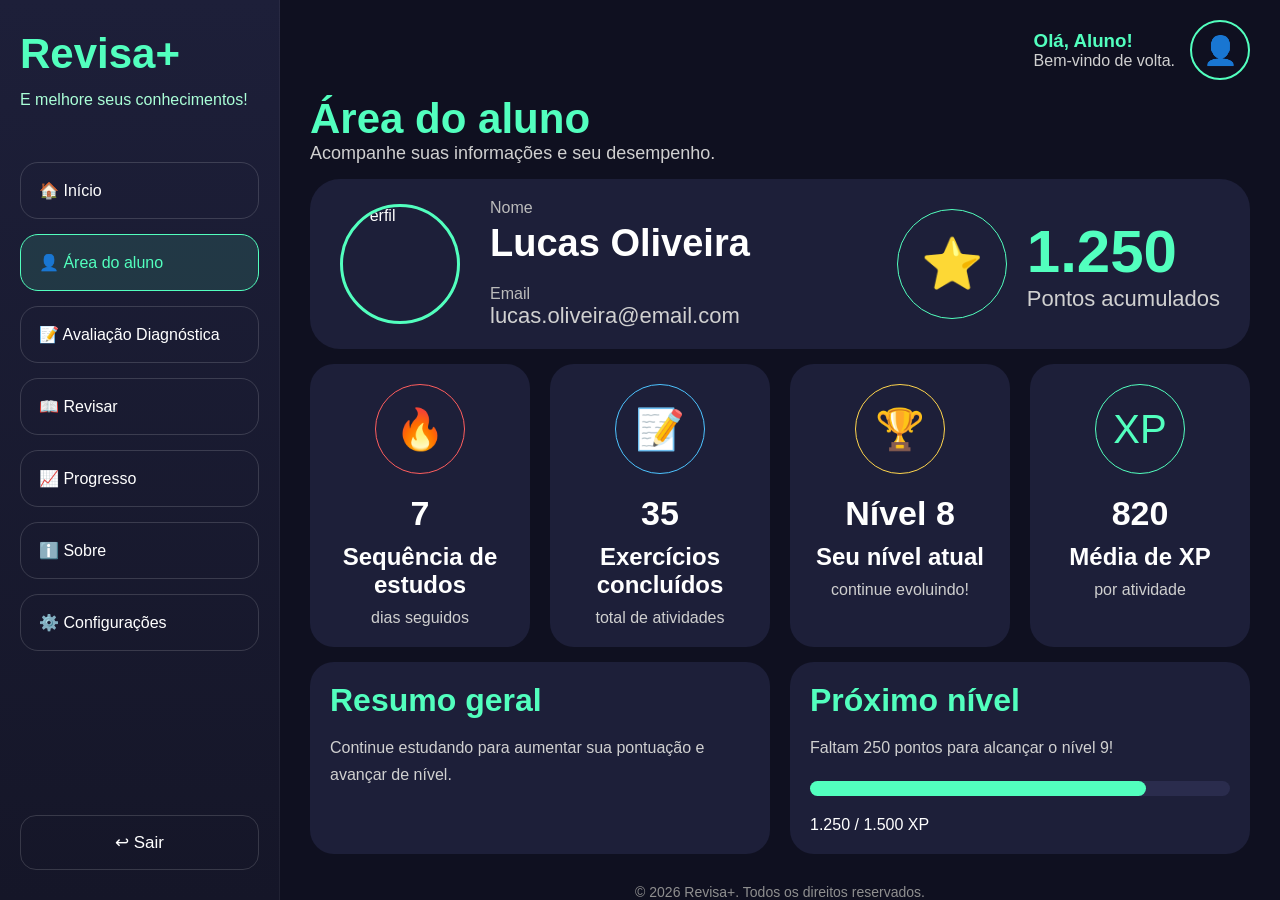
==== TelaAreaDoAluno.html @ 977535ce "Finalização da Página de Login / Página de Menu Principal / Página de Área do Aluno | Funcionamento " ====
<!DOCTYPE html>
<html lang="pt-br">
<head>
  <meta charset="UTF-8">
  <meta name="viewport" content="width=device-width, initial-scale=1.0">
  <title>Área do Aluno</title>

  <link rel="preconnect" href="https://fonts.googleapis.com">
  <link rel="preconnect" href="https://fonts.gstatic.com" crossorigin>

  <link rel="stylesheet" href="styleAreaDoAluno.css">

</head>

<body>

<div class="container">

  <!-- SIDEBAR -->

  <aside class="sidebar">

    <div>

      <div class="logo">
        <h1>Revisa+</h1>
        <p>E melhore seus conhecimentos!</p>
      </div>

      <nav class="menu">

        <ul>

          <li>🏠 Início</li>

          <li class="active">👤 Área do aluno</li>

          <li>📝 Avaliação Diagnóstica</li>

          <li>📖 Revisar</li>

          <li>📈 Progresso</li>

          <li>ℹ️ Sobre</li>

          <li>⚙️ Configurações</li>

        </ul>

      </nav>

    </div>

    <button class="logout">
      ↩ Sair
    </button>

  </aside>

  <!-- CONTENT -->

  <main class="content">

    <header class="topbar">

      <div></div>

      <div class="user-top">

        <div>
          <h3>Olá, Aluno!</h3>
          <p>Bem-vindo de volta.</p>
        </div>

        <div class="avatar-top">
          👤
        </div>

      </div>

    </header>

    <!-- TITLE -->

    <section class="title-section">

      <h2>Área do aluno</h2>

      <p>
        Acompanhe suas informações e seu desempenho.
      </p>

    </section>

    <!-- PROFILE -->

    <section class="profile-card">

      <div class="profile-left">

        <img src="https://i.pravatar.cc/180" alt="Perfil">

        <div class="profile-info">

          <span>Nome</span>

          <h3>Lucas Oliveira</h3>

          <span>Email</span>

          <p>lucas.oliveira@email.com</p>

        </div>

      </div>

      <div class="profile-right">

        <div class="points-icon">
          ⭐
        </div>

        <div>
          <h2>1.250</h2>
          <p>Pontos acumulados</p>
        </div>

      </div>

    </section>

    <!-- STATS -->

    <section class="stats-grid">

      <div class="stat-card">

        <div class="stat-icon fire">
          🔥
        </div>

        <h2>7</h2>

        <h3>Sequência de estudos</h3>

        <p>dias seguidos</p>

      </div>

      <div class="stat-card">

        <div class="stat-icon blue">
          📝
        </div>

        <h2>35</h2>

        <h3>Exercícios concluídos</h3>

        <p>total de atividades</p>

      </div>

      <div class="stat-card">

        <div class="stat-icon yellow">
          🏆
        </div>

        <h2>Nível 8</h2>

        <h3>Seu nível atual</h3>

        <p>continue evoluindo!</p>

      </div>

      <div class="stat-card">

        <div class="stat-icon green">
          XP
        </div>

        <h2>820</h2>

        <h3>Média de XP</h3>

        <p>por atividade</p>

      </div>

    </section>

    <!-- BOTTOM -->

    <section class="bottom-grid">

      <div class="bottom-card">

        <h3>Resumo geral</h3>

        <p>
          Continue estudando para aumentar sua pontuação
          e avançar de nível.
        </p>

      </div>

      <div class="bottom-card">

        <h3>Próximo nível</h3>

        <p>
          Faltam 250 pontos para alcançar o nível 9!
        </p>

        <div class="progress-bar">
          <div class="progress"></div>
        </div>

        <span>1.250 / 1.500 XP</span>

      </div>

    </section>

    <footer>
      © 2026 Revisa+. Todos os direitos reservados.
    </footer>

  </main>

</div>

</body>
</html>
---- styleAreaDoAluno.css ----
*{
        margin:0;
        padding:0;
        box-sizing:border-box;
    }

    body{
        font-family:'Poppins', sans-serif;
        background:#0f1020;
        color:white;
        overflow:hidden;
    }

    .container{
        display:flex;
        width:100vw;
        height:100vh;
    }

    /* SIDEBAR */

    .sidebar{
        width:280px;
        background:linear-gradient(
            180deg,
            #1d1f39,
            #151628
        );

        padding:30px 20px;

        display:flex;
        flex-direction:column;
        justify-content:space-between;

        border-right:1px solid rgba(255,255,255,0.05);
    }

    .logo h1{
        color:#52ffbe;
        font-size:42px;
        margin-bottom:10px;
    }

    .logo p{
        color:#aaffd7;
        line-height:1.5;
    }

    /* MENU */

    .menu{
        margin-top:50px;
    }

    .menu ul{
        list-style:none;
    }

    .menu li{
        padding:18px;
        margin-bottom:15px;

        border-radius:18px;

        border:1px solid rgba(255,255,255,0.15);

        cursor:pointer;

        transition:0.3s;
    }

    .menu li:hover{
        background:#52ffbe;
        color:#111;

        border-color:#52ffbe;

        transform:translateX(5px);

        box-shadow:0 0 15px rgba(82,255,190,0.35);
    }

    .active{
        background:rgba(82,255,190,0.12);
        border-color:#52ffbe !important;
        color:#52ffbe;
    }

    /* BOTÃO */

    .logout{
        height:55px;

        border:none;

        border-radius:16px;

        background:transparent;

        border:1px solid rgba(255,255,255,0.15);

        color:white;

        font-size:17px;

        cursor:pointer;

        transition:0.3s;
    }

    .logout:hover{
        background:#52ffbe;
        color:#111;
    }

    /* CONTENT */

    .content{
    flex:1;

    padding:20px 30px;

    display:flex;
    flex-direction:column;

    gap:15px;

    overflow:hidden;
    }

    .topbar{
        display:flex;
        justify-content:space-between;
    }

    .user-top{
        display:flex;
        align-items:center;
        gap:15px;
    }

    .user-top h3{
      color:#52ffbe;
    }

    .user-top p{
      color:#d0d0d0;
    }

    .avatar-top{
      width:60px;
      height:60px;

      border-radius:50%;

      border:2px solid #52ffbe;

      display:flex;
      justify-content:center;
      align-items:center;

      color:#52ffbe;

      font-size:28px;
    }

    /* TITLE */

    .title-section h2{
    color:#52ffbe;
    font-size:42px;
    }

    .title-section p{
    font-size:18px;
    color:#d0d0d0;
    }

    /* PROFILE */

    .profile-card{
    background:#1d1f39;

    border-radius:30px;

    padding:20px 30px;

    display:flex;
    justify-content:space-between;
    align-items:center;
    }

    .profile-left{
        display:flex;
        align-items:center;
        gap:30px;
    }

    .profile-left img{
      width:120px;
      height:120px;

      border-radius:50%;

      border:3px solid #52ffbe;

      object-fit:cover;
    }

    .profile-info span{
        color:#bbbbbb;
    }

    .profile-info h3{
      font-size:38px;
      margin:5px 0 20px;
    }

    .profile-info p{
        font-size:22px;
        color:#d0d0d0;
    }

    .profile-right{
        display:flex;
        align-items:center;
        gap:20px;
    }

    .points-icon{
        width:110px;
        height:110px;

        border-radius:50%;

        border:1px solid #52ffbe;

        display:flex;
        justify-content:center;
        align-items:center;

        font-size:50px;

        color:#52ffbe;
    }

    .profile-right h2{
        font-size:60px;
        color:#52ffbe;
    }

    .profile-right p{
        color:#d0d0d0;
        font-size:22px;
    }

    /* STATS */

    .stats-grid{
        display:grid;
        grid-template-columns:repeat(4,1fr);
        gap:20px;
    }

    .stat-card{
      background:#1d1f39;

      border-radius:24px;

      padding:20px;

      text-align:center;
    }

    .stat-icon{
        width:90px;
        height:90px;

        margin:0 auto 20px;

        border-radius:50%;

        display:flex;
        justify-content:center;
        align-items:center;

        font-size:40px;
    }

    .fire{
        border:1px solid #ff5e5e;
        color:#ff5e5e;
    }

    .blue{
        border:1px solid #4dc3ff;
        color:#4dc3ff;
    }

    .yellow{
        border:1px solid #ffd54d;
        color:#ffd54d;
    }

    .green{
        border:1px solid #52ffbe;
        color:#52ffbe;
    }

    .stat-card h2{
        font-size:34px;
    }

    .stat-card h3{
        font-size:24px;
        margin:10px 0;
    }

    .stat-card p{
        color:#cfcfcf;
    }

    /* BOTTOM */

    .bottom-grid{
        display:grid;
        grid-template-columns:1fr 1fr;
        gap:20px;
    }

    .bottom-card{
      background:#1d1f39;

      border-radius:24px;

      padding:20px;
    }

    .bottom-card h3{
        color:#52ffbe;
        font-size:32px;
        margin-bottom:15px;
    }

    .bottom-card p{
        color:#d0d0d0;
        line-height:1.7;
    }

    .progress-bar{
        width:100%;
        height:15px;

        background:#2a2c4d;

        border-radius:20px;

        margin:20px 0;
    }

    .progress{
        width:80%;
        height:100%;

        background:#52ffbe;

        border-radius:20px;
    }

    footer{
        text-align:center;
        color:#8f8f8f;
    }

    .bottom-grid{
    margin-bottom:10px;
    }

    footer{
      margin-top:auto;
      padding-top:5px;
      font-size:14px;
    }
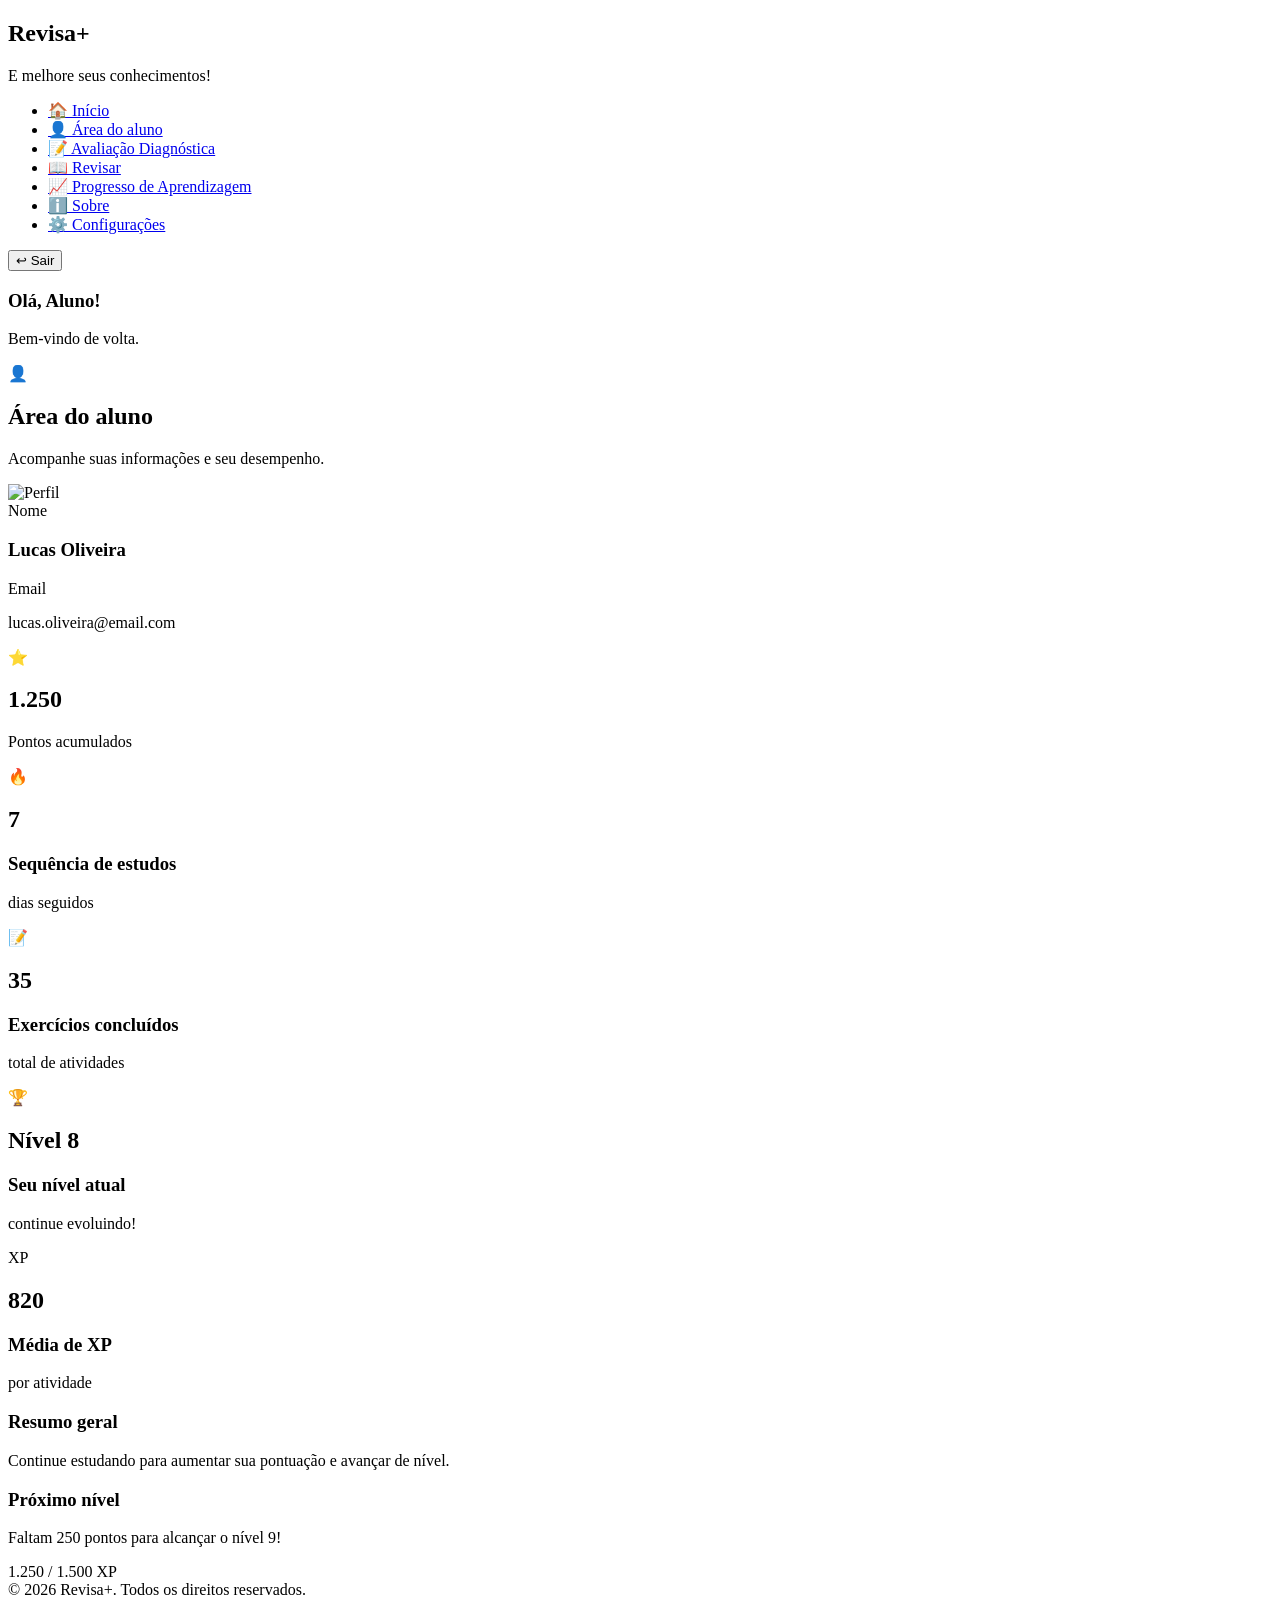
==== commit d826e797: "Criação das telas de Sobre | Configurações | Atualização da AvaliaçãoDiagnóstica | Sistema de Login " ====
--- a/TelaAreaDoAluno.html
+++ b/TelaAreaDoAluno.html
@@ -8,7 +8,7 @@
   <link rel="preconnect" href="https://fonts.googleapis.com">
   <link rel="preconnect" href="https://fonts.gstatic.com" crossorigin>
 
-  <link rel="stylesheet" href="styleAreaDoAluno.css">
+  <link rel="stylesheet" href="styleMenu.css">
 
 </head>
 
@@ -31,19 +31,19 @@
 
         <ul>
 
-          <li>🏠 Início</li>
-
-          <li class="active">👤 Área do aluno</li>
-
-          <li>📝 Avaliação Diagnóstica</li>
-
-          <li>📖 Revisar</li>
-
-          <li>📈 Progresso</li>
-
-          <li>ℹ️ Sobre</li>
-
-          <li>⚙️ Configurações</li>
+          <li><a href="telamenu.html">🏠 Início</a></li>
+
+          <li class="active"><a href="TelaAreaDoAluno.html">👤 Área do aluno</a></li>
+
+          <li><a href="TelaAvaliaçãoDiagnóstica.html">📝 Avaliação Diagnóstica</a></li>
+
+          <li><a href="#">📖 Revisar</a></li>
+
+          <li><a href="#">📈 Progresso de Aprendizagem</a></li>
+
+          <li><a href="TelaSobre.html">ℹ️ Sobre</a></li>
+
+          <li><a href="TelaConfiguracoes.html">⚙️ Configurações</a></li>
 
         </ul>
 
@@ -51,7 +51,7 @@
 
     </div>
 
-    <button class="logout">
+    <button class="logout" onclick="location.href='telalogin.html'">
       ↩ Sair
     </button>
 
@@ -65,14 +65,14 @@
 
       <div></div>
 
-      <div class="user-top">
+      <div class="user">
 
         <div>
           <h3>Olá, Aluno!</h3>
           <p>Bem-vindo de volta.</p>
         </div>
 
-        <div class="avatar-top">
+        <div class="avatar">
           👤
         </div>
 
@@ -82,7 +82,7 @@
 
     <!-- TITLE -->
 
-    <section class="title-section">
+    <section class="welcome">
 
       <h2>Área do aluno</h2>
 
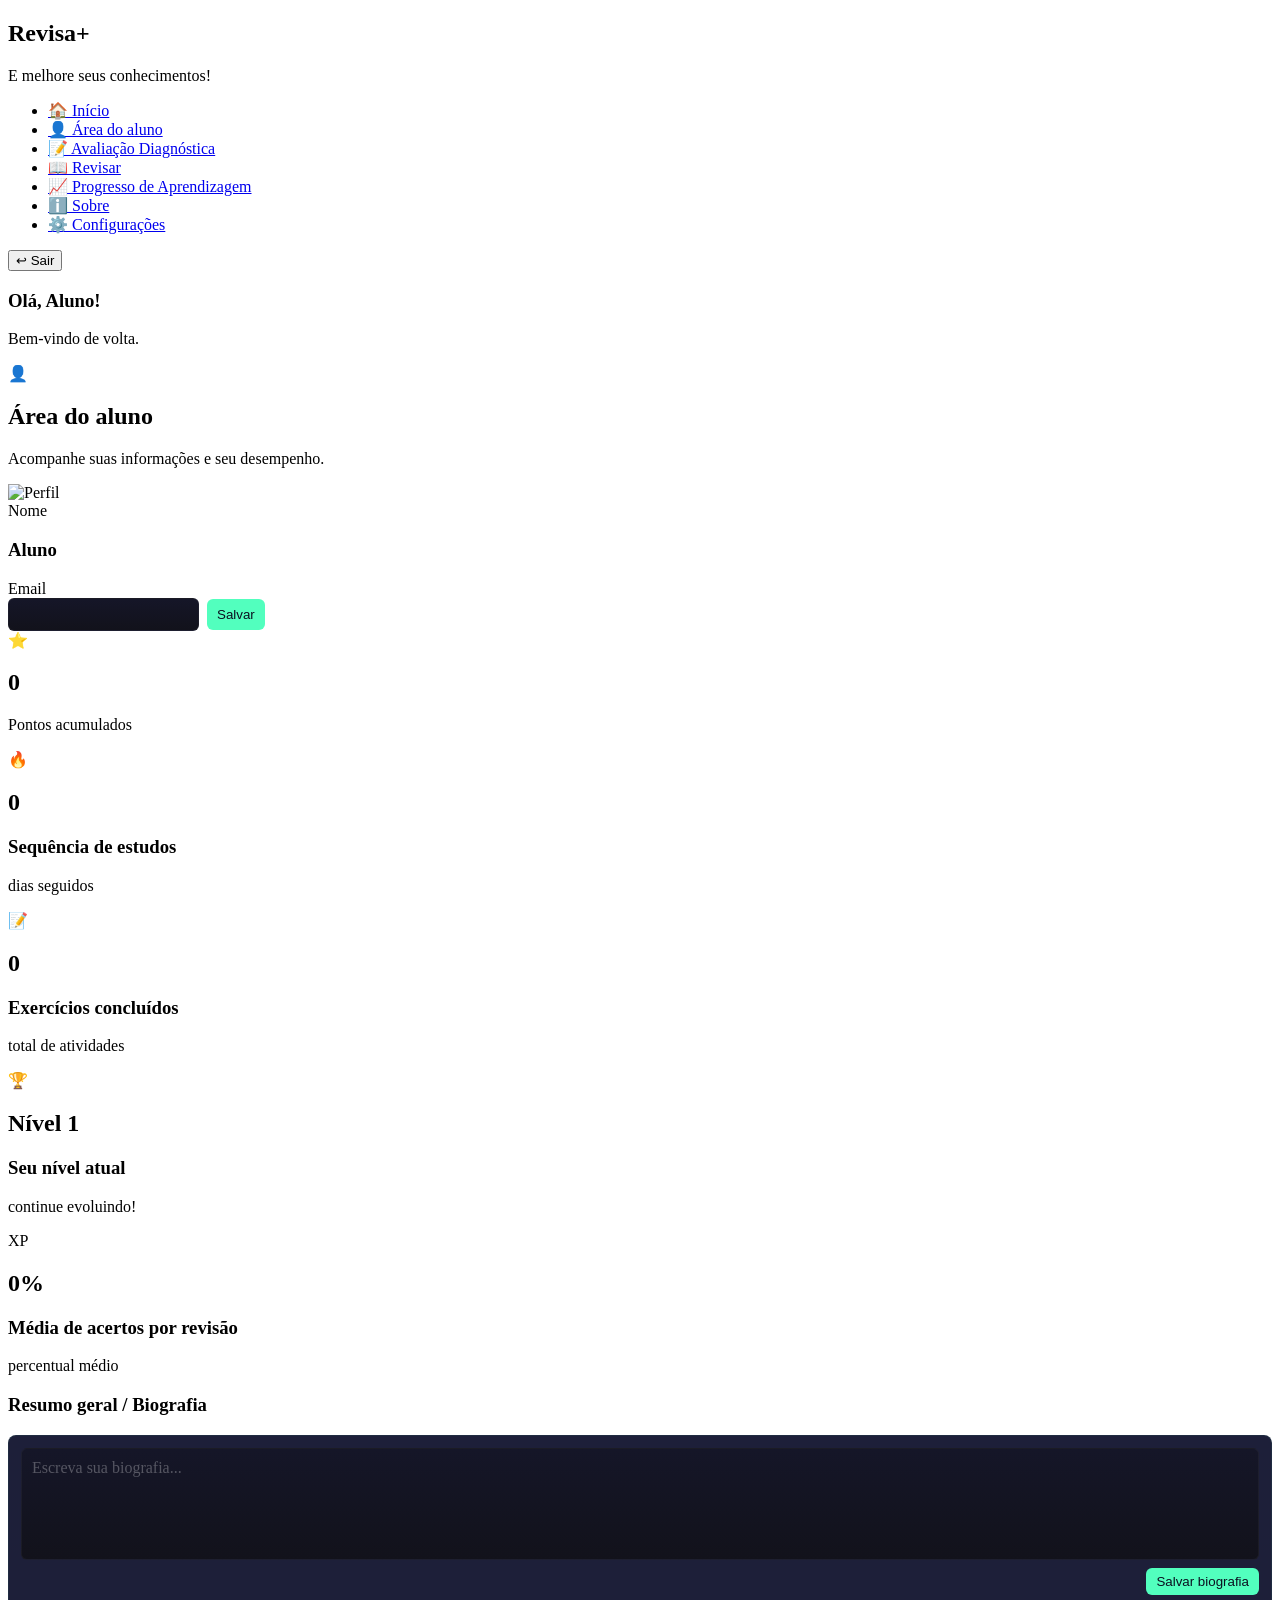
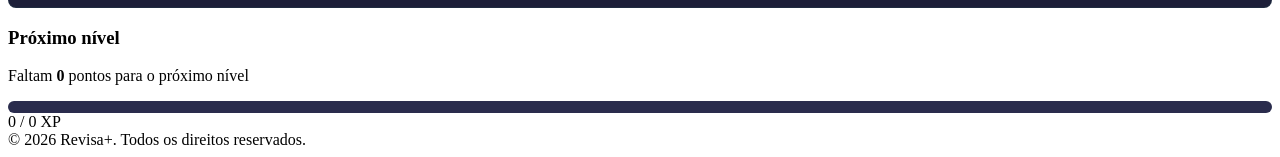
==== commit 42409347: "Criação página de Progresso | Histórico | Gráfico | Biografia e email | Sistema lvl funcional | Dail" ====
--- a/TelaAreaDoAluno.html
+++ b/TelaAreaDoAluno.html
@@ -9,14 +9,26 @@
   <link rel="preconnect" href="https://fonts.gstatic.com" crossorigin>
 
   <link rel="stylesheet" href="styleMenu.css">
+  <style>
+    .bio-card { background:#1d1f39; border:1px solid rgba(82,255,190,0.06); padding:12px; border-radius:8px; }
+    .bio-edit { min-height:90px; padding:10px; background:linear-gradient(180deg,#151628,#12121b); border:1px solid rgba(255,255,255,0.04); border-radius:6px; outline:none; color:#dffaf0 }
+    .bio-edit:focus { box-shadow:0 0 0 4px rgba(82,255,190,0.08); border-color:#52ffbe }
+    .bio-edit:empty:before { content: "Escreva sua biografia..."; color: rgba(255,255,255,0.28); }
+    .btn-primary { padding:6px 10px; border-radius:6px; background:#52ffbe; color:#0b1020; border:none; cursor:pointer }
+    .btn-primary:hover { opacity:0.95 }
+    #profile-email { max-width:280px; padding:8px 10px; background:linear-gradient(180deg,#151628,#12121b); color:#d0f7ea; border:1px solid rgba(255,255,255,0.04); border-radius:6px }
+    #profile-email:focus{ box-shadow:0 0 0 4px rgba(82,255,190,0.06); border-color:#52ffbe }
+    #saveEmail{ background:#52ffbe; color:#0b1020; border:none; padding:8px 10px; border-radius:6px; cursor:pointer }
+    #saveEmail:hover{ opacity:0.95 }
+    .progress-bar{ background:#2a2c4d; border-radius:8px; height:12px; overflow:hidden }
+    .progress{ background:#52ffbe; height:100%; width:0 }
+  </style>
 
 </head>
 
 <body>
 
 <div class="container">
-
-  <!-- SIDEBAR -->
 
   <aside class="sidebar">
 
@@ -39,7 +51,7 @@
 
           <li><a href="#">📖 Revisar</a></li>
 
-          <li><a href="#">📈 Progresso de Aprendizagem</a></li>
+          <li><a href="TelaProgresso.html">📈 Progresso de Aprendizagem</a></li>
 
           <li><a href="TelaSobre.html">ℹ️ Sobre</a></li>
 
@@ -57,8 +69,6 @@
 
   </aside>
 
-  <!-- CONTENT -->
-
   <main class="content">
 
     <header class="topbar">
@@ -68,8 +78,8 @@
       <div class="user">
 
         <div>
-          <h3>Olá, Aluno!</h3>
-          <p>Bem-vindo de volta.</p>
+          <h3>Olá, <span id="user-name">Aluno</span>!</h3>
+          <p id="welcome-text">Bem-vindo de volta.</p>
         </div>
 
         <div class="avatar">
@@ -79,8 +89,6 @@
       </div>
 
     </header>
-
-    <!-- TITLE -->
 
     <section class="welcome">
 
@@ -92,8 +100,6 @@
 
     </section>
 
-    <!-- PROFILE -->
-
     <section class="profile-card">
 
       <div class="profile-left">
@@ -104,11 +110,14 @@
 
           <span>Nome</span>
 
-          <h3>Lucas Oliveira</h3>
+          <h3 id="profile-name">Lucas Oliveira</h3>
 
           <span>Email</span>
 
-          <p>lucas.oliveira@email.com</p>
+          <div style="display:flex;gap:8px;align-items:center;">
+            <input id="profile-email" type="email" />
+            <button id="saveEmail">Salvar</button>
+          </div>
 
         </div>
 
@@ -121,15 +130,13 @@
         </div>
 
         <div>
-          <h2>1.250</h2>
+          <h2 id="points">0</h2>
           <p>Pontos acumulados</p>
         </div>
 
       </div>
 
     </section>
-
-    <!-- STATS -->
 
     <section class="stats-grid">
 
@@ -139,7 +146,7 @@
           🔥
         </div>
 
-        <h2>7</h2>
+        <h2 id="streakDays">0</h2>
 
         <h3>Sequência de estudos</h3>
 
@@ -153,7 +160,7 @@
           📝
         </div>
 
-        <h2>35</h2>
+        <h2 id="exercisesCompleted">0</h2>
 
         <h3>Exercícios concluídos</h3>
 
@@ -167,7 +174,7 @@
           🏆
         </div>
 
-        <h2>Nível 8</h2>
+        <h2 id="user-level">Nível 1</h2>
 
         <h3>Seu nível atual</h3>
 
@@ -181,48 +188,90 @@
           XP
         </div>
 
-        <h2>820</h2>
-
-        <h3>Média de XP</h3>
-
-        <p>por atividade</p>
-
-      </div>
-
-    </section>
-
-    <!-- BOTTOM -->
+        <h2 id="avgCorrect">0%</h2>
+
+        <h3>Média de acertos por revisão</h3>
+
+        <p>percentual médio</p>
+
+      </div>
+
+    </section>
+
 
     <section class="bottom-grid">
 
       <div class="bottom-card">
 
-        <h3>Resumo geral</h3>
+        <h3>Resumo geral / Biografia</h3>
+
+        <div class="bio-card">
+          <div contenteditable="true" id="biography" class="bio-edit" aria-label="Biografia do usuário"></div>
+          <div style="margin-top:8px;text-align:right;">
+            <button id="saveBio" class="btn-primary">Salvar biografia</button>
+          </div>
+        </div>
+
+      </div>
+
+      <div class="bottom-card">
+
+        <h3>Próximo nível</h3>
 
         <p>
-          Continue estudando para aumentar sua pontuação
-          e avançar de nível.
-        </p>
-
-      </div>
-
-      <div class="bottom-card">
-
-        <h3>Próximo nível</h3>
-
-        <p>
-          Faltam 250 pontos para alcançar o nível 9!
+          Faltam <strong id="xpRemaining">0</strong> pontos para o próximo nível
         </p>
 
         <div class="progress-bar">
           <div class="progress"></div>
         </div>
 
-        <span>1.250 / 1.500 XP</span>
-
-      </div>
-
-    </section>
+        <span id="xpCurrent">0 / 0 XP</span>
+
+      </div>
+
+    </section>
+
+    <script src="userSystem.js"></script>
+    <script>
+      document.addEventListener('DOMContentLoaded', function(){
+        const info = getUserInfo() || {};
+        const stats = getUserStats() || {};
+        const xp = getXPProgress() || {};
+
+        document.getElementById('user-name').textContent = info.name || 'Aluno';
+        document.getElementById('profile-name').textContent = info.name || 'Aluno';
+        document.getElementById('points').textContent = info.totalXP || 0;
+        document.getElementById('streakDays').textContent = stats.streakDays || 0;
+        document.getElementById('exercisesCompleted').textContent = stats.exercisesCompleted || 0;
+        document.getElementById('user-level').textContent = 'Nível ' + (info.level || 1);
+        document.getElementById('avgCorrect').textContent = (stats.avgCorrectPercent ? stats.avgCorrectPercent.toFixed(1) : 0) + '%';
+
+        const xpForNext = xp.xpForNextLevel || 0;
+        const currentXP = xp.currentXP || 0;
+        const xpRemaining = Math.max((xpForNext - currentXP), 0);
+        document.getElementById('xpRemaining').textContent = xpRemaining;
+        document.getElementById('xpCurrent').textContent = (currentXP) + ' / ' + (xpForNext) + ' XP';
+        const prog = document.querySelector('.progress');
+        if (prog) prog.style.width = (xp.progressPercentage ? xp.progressPercentage : 0) + '%';
+
+        // biografia (contenteditable)
+        const bioEl = document.getElementById('biography');
+        bioEl.innerText = stats.biography || '';
+        document.getElementById('saveBio').addEventListener('click', function(){
+          setBiography(bioEl.innerText || '');
+          alert('Biografia salva!');
+        });
+
+        // email
+        const emailEl = document.getElementById('profile-email');
+        emailEl.value = info.email || '';
+        document.getElementById('saveEmail').addEventListener('click', function(){
+          setEmail(emailEl.value || '');
+          alert('Email salvo!');
+        });
+      });
+    </script>
 
     <footer>
       © 2026 Revisa+. Todos os direitos reservados.
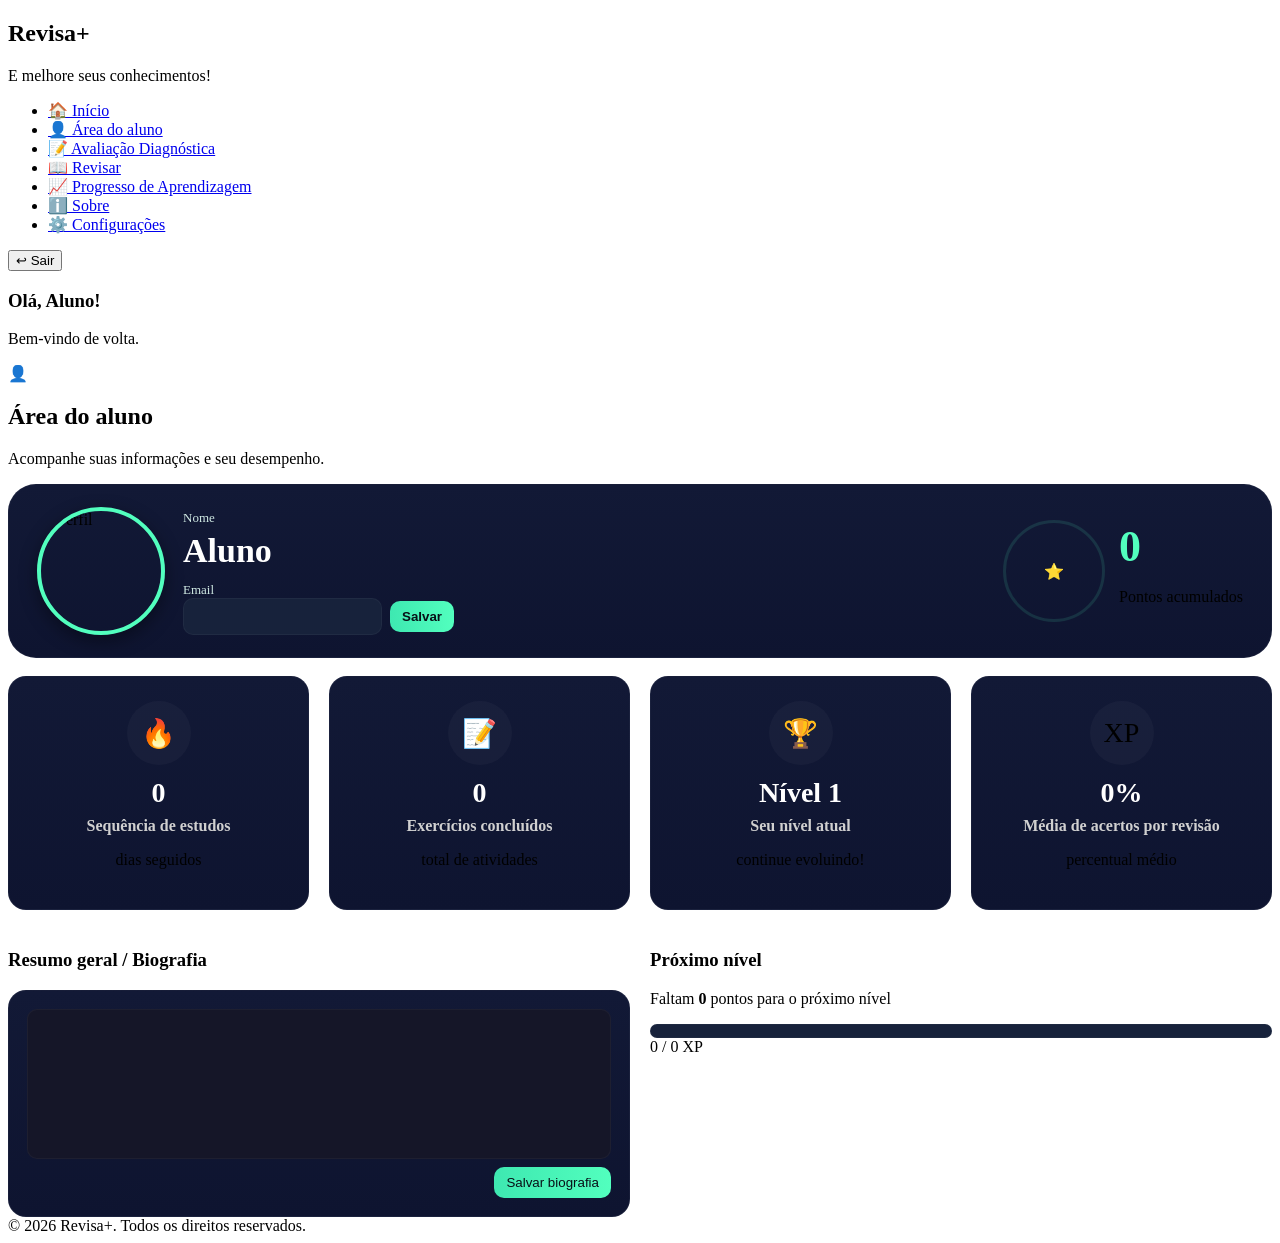
==== commit 1516484b: "Atualização Paleta de Cores | Minor Fix | Resposta Revisão Ocultada" ====
--- a/TelaAreaDoAluno.html
+++ b/TelaAreaDoAluno.html
@@ -10,18 +10,105 @@
 
   <link rel="stylesheet" href="styleMenu.css">
   <style>
-    .bio-card { background:#1d1f39; border:1px solid rgba(82,255,190,0.06); padding:12px; border-radius:8px; }
-    .bio-edit { min-height:90px; padding:10px; background:linear-gradient(180deg,#151628,#12121b); border:1px solid rgba(255,255,255,0.04); border-radius:6px; outline:none; color:#dffaf0 }
-    .bio-edit:focus { box-shadow:0 0 0 4px rgba(82,255,190,0.08); border-color:#52ffbe }
-    .bio-edit:empty:before { content: "Escreva sua biografia..."; color: rgba(255,255,255,0.28); }
-    .btn-primary { padding:6px 10px; border-radius:6px; background:#52ffbe; color:#0b1020; border:none; cursor:pointer }
-    .btn-primary:hover { opacity:0.95 }
-    #profile-email { max-width:280px; padding:8px 10px; background:linear-gradient(180deg,#151628,#12121b); color:#d0f7ea; border:1px solid rgba(255,255,255,0.04); border-radius:6px }
-    #profile-email:focus{ box-shadow:0 0 0 4px rgba(82,255,190,0.06); border-color:#52ffbe }
-    #saveEmail{ background:#52ffbe; color:#0b1020; border:none; padding:8px 10px; border-radius:6px; cursor:pointer }
-    #saveEmail:hover{ opacity:0.95 }
-    .progress-bar{ background:#2a2c4d; border-radius:8px; height:12px; overflow:hidden }
-    .progress{ background:#52ffbe; height:100%; width:0 }
+    /* Local adjustments to match the site's dark neon theme and the provided layout */
+    .profile-card{
+      background:linear-gradient(180deg,#121936,#0e1430);
+      border-radius:28px;
+      padding:22px 28px;
+      display:flex;
+      align-items:center;
+      justify-content:space-between;
+      gap:20px;
+      border:1px solid rgba(255,255,255,0.04);
+    }
+
+    .profile-left{ display:flex; align-items:center; gap:18px }
+
+    .profile-left img{
+      width:120px;
+      height:120px;
+      border-radius:50%;
+      border:4px solid #52ffbe;
+      object-fit:cover;
+      box-shadow:0 6px 18px rgba(0,0,0,0.4);
+    }
+
+    .profile-info span{ color:#cfe8e3; font-size:13px }
+
+    .profile-info h3{
+      font-size:34px;
+      margin:6px 0 10px;
+      color:#ffffff;
+      font-weight:800;
+    }
+
+    .profile-info .email-row{ display:flex; gap:10px; align-items:center }
+
+    #profile-email{
+      max-width:420px;
+      padding:10px 14px;
+      background:#17223b;
+      color:#d0f7ea;
+      border:1px solid rgba(255,255,255,0.04);
+      border-radius:10px;
+    }
+
+    #saveEmail{
+      background:linear-gradient(90deg,#3ee8b1,#52ffbe);
+      color:#081017;
+      border:none;
+      padding:8px 12px;
+      border-radius:10px;
+      cursor:pointer;
+      font-weight:700;
+    }
+
+    .profile-right{ display:flex; align-items:center; gap:14px }
+
+    .points-icon{ width:96px; height:96px; border-radius:50%; display:flex; align-items:center; justify-content:center; border:3px solid rgba(82,255,190,0.12); }
+
+    .profile-right h2{ font-size:44px; color:#52ffbe; margin:0 }
+
+    /* Stats grid */
+    .stats-grid{ display:grid; grid-template-columns:repeat(4,1fr); gap:20px; margin-top:18px }
+
+    .stat-card{
+      background:linear-gradient(180deg,#121936,#0e1430);
+      border-radius:18px;
+      padding:24px;
+      text-align:center;
+      border:1px solid rgba(255,255,255,0.04);
+    }
+
+    .stat-icon{ width:64px; height:64px; border-radius:50%; display:flex; align-items:center; justify-content:center; background:rgba(255,255,255,0.03); margin:0 auto 12px; font-size:28px }
+
+    .stat-card h2{ font-size:28px; margin:8px 0; color:#fff }
+
+    .stat-card h3{ font-size:16px; color:#d0d0d0; margin:6px 0 }
+
+    /* Bottom section */
+    .bottom-grid{ display:grid; grid-template-columns:1fr 1fr; gap:20px; margin-top:20px }
+
+    .bio-card{ background:linear-gradient(180deg,#121936,#0e1430); border-radius:18px; padding:18px; border:1px solid rgba(255,255,255,0.04) }
+
+    .bio-edit{ min-height:120px; padding:14px; background:#151628; border-radius:10px; color:#dffaf0; border:1px solid rgba(255,255,255,0.04); }
+
+    .btn-primary{ padding:8px 12px; border-radius:10px; background:linear-gradient(90deg,#3ee8b1,#52ffbe); color:#081017; border:none }
+
+    .progress-bar{ background:#17223b; border-radius:12px; height:12px; overflow:hidden; border:1px solid rgba(255,255,255,0.03); }
+
+    .progress{ background:#52ffbe; height:100%; width:0; transition:width .4s ease }
+
+    @media(max-width:1100px){
+      .stats-grid{ grid-template-columns:repeat(2,1fr) }
+      .bottom-grid{ grid-template-columns:1fr }
+    }
+
+    @media(max-width:720px){
+      .profile-card{ flex-direction:column; align-items:flex-start }
+      .profile-right{ width:100%; display:flex; justify-content:space-between }
+      .stats-grid{ grid-template-columns:1fr }
+    }
   </style>
 
 </head>
@@ -49,7 +136,7 @@
 
           <li><a href="TelaAvaliaçãoDiagnóstica.html">📝 Avaliação Diagnóstica</a></li>
 
-          <li><a href="#">📖 Revisar</a></li>
+          <li><a href="TelaRevisar.html">📖 Revisar</a></li>
 
           <li><a href="TelaProgresso.html">📈 Progresso de Aprendizagem</a></li>
 
